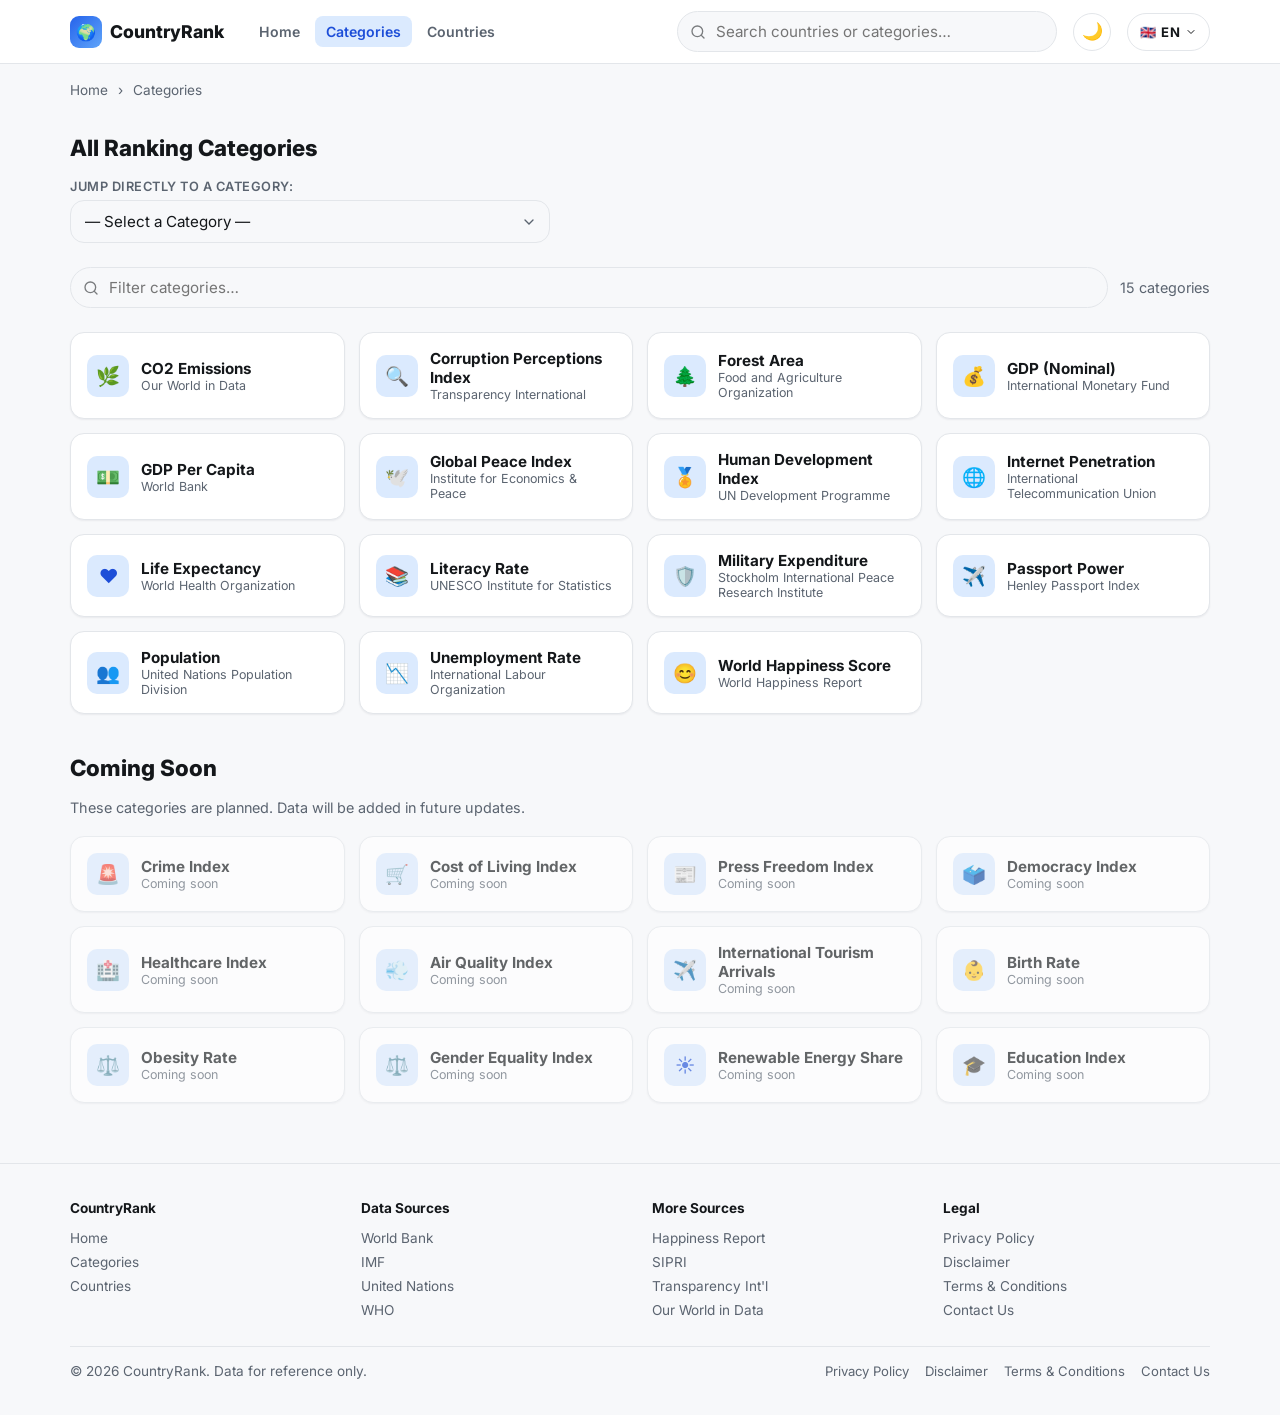
==== categories/index.html @ 3d8046f6 "1st commit" ====
<!DOCTYPE html>
<html lang="en">
<head>
  <!-- Google tag (gtag.js) -->
  <script async src="https://www.googletagmanager.com/gtag/js?id=G-EP513T5CZM"></script>
  <script>
    window.dataLayer = window.dataLayer || [];
    function gtag(){dataLayer.push(arguments);}
    gtag('js', new Date());
    gtag('config', 'G-EP513T5CZM');
  </script>
  <meta charset="UTF-8">
  <meta name="viewport" content="width=device-width, initial-scale=1.0">
  <title>All Ranking Categories — CountryRank</title>
  <meta name="description" content="Browse all country ranking categories: GDP, population, happiness, passport power, military, corruption, literacy and more. Click any to see 195 countries ranked.">
  <meta name="robots" content="index, follow">
  <link rel="canonical" href="https://yourdomain.com/categories/">
  <meta property="og:title" content="All Ranking Categories — CountryRank">
  <meta property="og:description" content="Browse all country ranking categories on CountryRank.">
  <meta property="og:type" content="website">
  <link rel="icon" type="image/png" sizes="32x32" href="/images/favicon-32.png">
  <link rel="icon" type="image/png" sizes="16x16" href="/images/favicon-16.png">
  <link rel="shortcut icon" href="/favicon.ico">
  <link rel="apple-touch-icon" sizes="192x192" href="/images/icon-192.png">
  <link rel="preconnect" href="https://fonts.googleapis.com">
  <link rel="preconnect" href="https://fonts.gstatic.com" crossorigin>
  <link href="https://fonts.googleapis.com/css2?family=Inter:wght@400;600;700;800&display=swap" rel="stylesheet">
  <link rel="stylesheet" href="../css/style.css">
</head>
<body>
  <main id="main">
    <div class="container">

      <nav class="breadcrumb" aria-label="Breadcrumb">
        <a href="../">Home</a><span aria-hidden="true"> › </span>
        <span aria-current="page">Categories</span>
      </nav>

      <h1 class="section-title">All Ranking Categories</h1>

      <div style="margin-bottom:20px">
        <label for="cat-dropdown" class="select-label">Jump directly to a category:</label>
        <select id="cat-dropdown" class="full-select" style="max-width:480px" aria-label="Select a ranking category">
          <option value="">— Select a Category —</option>
        </select>
      </div>

      <div class="list-toolbar">
        <div class="search-box">
          <svg class="search-icon" aria-hidden="true" width="16" height="16" fill="none" viewBox="0 0 24 24">
            <circle cx="11" cy="11" r="8" stroke="currentColor" stroke-width="2"/>
            <path d="m21 21-4.35-4.35" stroke="currentColor" stroke-width="2" stroke-linecap="round"/>
          </svg>
          <input type="search" id="filter-input" placeholder="Filter categories…" aria-label="Filter categories" autocomplete="off">
        </div>
        <span class="result-count" id="result-count"></span>
      </div>

      <div id="categories-grid" class="item-grid" aria-label="Category list"></div>

      <h2 class="section-title" style="margin-top:40px">Coming Soon</h2>
      <p style="color:var(--color-text-muted);margin-bottom:20px;font-size:.9rem">
        These categories are planned. Data will be added in future updates.
      </p>
      <div id="extra-categories-grid" class="item-grid" aria-label="Upcoming categories"></div>

    </div>
  </main>

  <script src="../js/theme.js"></script>
  <script src="../js/i18n.js"></script>
  <script src="../js/app.js"></script>
  <script src="../js/search.js"></script>
  <script>
    pageInit("categories");
    Search.initHeader();

    const icons = {
      "gdp-nominal":"💰","gdp-per-capita":"💵","population":"👥",
      "life-expectancy":"❤️","human-development-index":"🏅",
      "passport-index":"✈️","global-peace-index":"🕊️",
      "corruption-perceptions":"🔍","happiness":"😊",
      "internet-users":"🌐","military-expenditure":"🛡️",
      "literacy-rate":"📚","unemployment-rate":"📉",
      "co2-emissions":"🌿","forest-area":"🌲",
      "crime-index":"🚨","cost-of-living":"🛒","press-freedom":"📰",
      "democracy-index":"🗳️","healthcare-index":"🏥","air-quality":"💨",
      "tourism-arrivals":"✈️","birth-rate":"👶","obesity-rate":"⚖️",
      "gender-equality":"⚖️","renewable-energy":"☀️","education-index":"🎓"
    };

    let allCats = [];

    function render(cats) {
      const grid = document.getElementById("categories-grid");
      document.getElementById("result-count").textContent = cats.length + " categories";
      if (!cats.length) {
        grid.innerHTML = `<div class="empty-state" style="grid-column:1/-1">No categories match.</div>`;
        return;
      }
      grid.innerHTML = cats.map(cat => `
        <a href="../category.html?id=${cat.id}" class="item-card" aria-label="${cat.name}">
          <div class="item-icon" aria-hidden="true">${icons[cat.id] || "📊"}</div>
          <div>
            <div class="item-name">${cat.name}</div>
            <div class="item-meta">${cat.source.split(" (")[0]}</div>
          </div>
        </a>`).join("");
    }

    loadCategories().then(cats => {
      allCats = cats.slice().sort((a,b) => a.name.localeCompare(b.name));
      render(allCats);

      const sel = document.getElementById("cat-dropdown");
      allCats.forEach(c => {
        const opt = document.createElement("option");
        opt.value = c.id; opt.textContent = c.name;
        sel.appendChild(opt);
      });
      sel.addEventListener("change", () => {
        if (sel.value) location.href = `../category.html?id=${sel.value}`;
      });
    });

    loadExtraCategories().then(extras => {
      const grid = document.getElementById("extra-categories-grid");
      grid.innerHTML = extras.map(cat => `
        <div class="item-card" style="opacity:.65;cursor:default" aria-label="${cat.name} - coming soon">
          <div class="item-icon" aria-hidden="true">${icons[cat.id] || "📊"}</div>
          <div>
            <div class="item-name">${cat.name}</div>
            <div class="item-meta">Coming soon</div>
          </div>
        </div>`).join("");
    }).catch(() => {});

    document.getElementById("filter-input").addEventListener("input", e => {
      const q = e.target.value.toLowerCase();
      render(q ? allCats.filter(c =>
        c.name.toLowerCase().includes(q) || c.description.toLowerCase().includes(q)
      ) : allCats);
    });
  </script>
</body>
</html>
---- css/style.css ----
/* =========================================================
   CountryRank — style.css  (Full updated version)
   ========================================================= */

/* ===================== Design Tokens ===================== */
:root {
  --color-bg: #f7f8fa;
  --color-surface: #ffffff;
  --color-border: #e3e6ea;
  --color-text: #14171a;
  --color-text-muted: #5b6470;
  --color-primary: #2563eb;
  --color-primary-dark: #1d4ed8;
  --color-primary-light: #dbeafe;
  --shadow-sm: 0 1px 2px rgba(16,24,40,.06);
  --shadow-md: 0 4px 12px rgba(16,24,40,.08);
  --shadow-lg: 0 12px 32px rgba(16,24,40,.12);
  --radius-sm: 8px;
  --radius-md: 14px;
  --radius-lg: 20px;
  --header-height: 64px;
  --max-width: 1180px;
  --font-sans: "Inter",-apple-system,BlinkMacSystemFont,"Segoe UI",Roboto,sans-serif;
}
[data-theme="dark"] {
  --color-bg: #0e1116;
  --color-surface: #161a21;
  --color-border: #262b34;
  --color-text: #f2f4f7;
  --color-text-muted: #9aa3af;
  --color-primary: #5b9dff;
  --color-primary-dark: #3b82f6;
  --color-primary-light: #1c2740;
  --shadow-sm: 0 1px 2px rgba(0,0,0,.4);
  --shadow-md: 0 4px 14px rgba(0,0,0,.45);
  --shadow-lg: 0 16px 40px rgba(0,0,0,.55);
}

/* ===================== Reset & Base ===================== */
*{box-sizing:border-box}
html{scroll-behavior:smooth}
body{margin:0;font-family:var(--font-sans);background:var(--color-bg);color:var(--color-text);-webkit-font-smoothing:antialiased;transition:background .2s ease,color .2s ease}
a{color:inherit;text-decoration:none}
img{max-width:100%;display:block}
.container{max-width:var(--max-width);margin:0 auto;padding:0 20px}

/* Skip link */
.skip-link{position:absolute;left:-999px;top:0;background:var(--color-primary);color:#fff;padding:10px 16px;border-radius:0 0 8px 0;z-index:1000}
.skip-link:focus{left:0}

/* ===================== Ad Slots — HIDDEN ===================== */
/* Placeholders kept in HTML for future AdSense — invisible for now */
.ad-slot { display: none !important; }

/* ===================== Header ===================== */
.site-header{position:sticky;top:0;z-index:100;background:var(--color-surface);border-bottom:1px solid var(--color-border);height:var(--header-height)}
.site-header .container{height:100%;display:flex;align-items:center;gap:16px}
.logo{display:flex;align-items:center;gap:8px;font-weight:800;font-size:1.1rem;white-space:nowrap}
.logo .logo-mark{display:inline-flex;width:32px;height:32px;border-radius:9px;background:linear-gradient(135deg,var(--color-primary),#60a5fa);color:#fff;align-items:center;justify-content:center;font-size:16px}

.main-nav{display:flex;gap:4px;margin-left:8px}
.main-nav a{padding:7px 11px;border-radius:var(--radius-sm);font-size:.88rem;font-weight:600;color:var(--color-text-muted)}
.main-nav a:hover,.main-nav a.active{background:var(--color-primary-light);color:var(--color-primary-dark)}

.header-search{flex:1;max-width:380px;margin-left:auto;position:relative}

/* Theme toggle */
.theme-toggle{border:1px solid var(--color-border);background:var(--color-surface);color:var(--color-text);width:38px;height:38px;border-radius:50%;cursor:pointer;font-size:17px;display:flex;align-items:center;justify-content:center;flex-shrink:0;position:relative;overflow:hidden}
.theme-toggle:hover{background:var(--color-primary-light)}
.theme-toggle:active{transform:scale(.92)}
[data-theme="dark"] .theme-toggle{background:#1e2530;border-color:#3b4556;color:#fbbf24}

/* Hamburger */
.nav-toggle{display:none;background:none;border:1px solid var(--color-border);border-radius:var(--radius-sm);color:var(--color-text);font-size:1.2rem;width:36px;height:36px;align-items:center;justify-content:center;cursor:pointer;flex-shrink:0;margin-left:4px}
.nav-toggle:hover{background:var(--color-primary-light)}

@media(max-width:760px){
  .nav-toggle{display:flex}
  .main-nav{display:none;flex-direction:column;position:absolute;top:var(--header-height);left:0;right:0;background:var(--color-surface);border-bottom:2px solid var(--color-border);padding:10px 20px 16px;gap:2px;box-shadow:var(--shadow-md);z-index:99}
  .main-nav.open{display:flex}
  .main-nav a{padding:10px 14px;font-size:1rem}
  .header-search{max-width:none}
}

/* ===================== Search ===================== */
.search-box{position:relative}
.search-box input[type="search"]{width:100%;padding:10px 14px 10px 38px;border-radius:999px;border:1px solid var(--color-border);background:var(--color-bg);color:var(--color-text);font-size:.95rem;font-family:inherit}
.search-box input[type="search"]:focus{outline:2px solid var(--color-primary);outline-offset:1px}
.search-box .search-icon{position:absolute;left:13px;top:50%;transform:translateY(-50%);opacity:.55;pointer-events:none}
.search-suggestions{position:absolute;top:calc(100% + 8px);left:0;right:0;background:var(--color-surface);border:1px solid var(--color-border);border-radius:var(--radius-md);box-shadow:var(--shadow-lg);max-height:340px;overflow-y:auto;z-index:200;display:none}
.search-suggestions.open{display:block}
.search-suggestions .suggestion-group-label{font-size:.72rem;text-transform:uppercase;letter-spacing:.04em;color:var(--color-text-muted);padding:10px 14px 4px}
.suggestion-item{display:flex;align-items:center;gap:10px;padding:9px 14px;cursor:pointer;font-size:.92rem}
.suggestion-item:hover,.suggestion-item.active{background:var(--color-primary-light)}
.suggestion-item img.flag-sm{width:22px;height:16px;object-fit:cover;border-radius:3px;border:1px solid var(--color-border)}
.suggestion-empty{padding:16px 14px;color:var(--color-text-muted);font-size:.9rem}

/* ===================== Language Switcher ===================== */
.lang-switcher{position:relative;flex-shrink:0}
.lang-btn{display:flex;align-items:center;gap:5px;height:38px;padding:0 12px;border:1px solid var(--color-border);border-radius:999px;background:var(--color-surface);color:var(--color-text);font-family:inherit;font-size:.82rem;font-weight:700;cursor:pointer;white-space:nowrap}
.lang-btn:hover{background:var(--color-primary-light);border-color:var(--color-primary)}
.lang-code{letter-spacing:.03em}
.lang-dropdown{display:none;position:absolute;top:calc(100% + 8px);right:0;background:var(--color-surface);border:1px solid var(--color-border);border-radius:var(--radius-md);box-shadow:var(--shadow-lg);min-width:180px;z-index:300;list-style:none;margin:0;padding:6px 0;max-height:360px;overflow-y:auto}
.lang-dropdown.open{display:block}
.lang-dropdown li{display:flex;align-items:center;gap:10px;padding:9px 16px;cursor:pointer;font-size:.9rem;transition:background .1s}
.lang-dropdown li:hover,.lang-dropdown li[aria-selected="true"]{background:var(--color-primary-light)}
.lang-dropdown li[aria-selected="true"]{font-weight:700;color:var(--color-primary-dark)}
@media(max-width:480px){.lang-btn .lang-code{display:none}.lang-btn{padding:0 10px}}

/* ===================== Hero ===================== */
.hero{padding:52px 0 28px;text-align:center}
.hero h1{font-size:clamp(1.8rem,4vw,2.6rem);margin:0 0 12px;font-weight:800;letter-spacing:-.02em}
.hero p.subtitle{color:var(--color-text-muted);font-size:1rem;max-width:540px;margin:0 auto}
@media(max-width:600px){.hero{padding:36px 0 20px}.hero h1{font-size:1.7rem}}

/* ===================== Dual Search Cards ===================== */
.dual-search-grid{display:grid;grid-template-columns:1fr 1fr;gap:24px;margin:32px 0}
@media(max-width:720px){.dual-search-grid{grid-template-columns:1fr}}
.dual-search-card{background:var(--color-surface);border:1px solid var(--color-border);border-radius:var(--radius-lg);padding:32px 28px;box-shadow:var(--shadow-sm);display:flex;flex-direction:column}
.dual-search-card:hover{border-color:var(--color-primary);box-shadow:var(--shadow-md)}
.dual-search-icon{font-size:2.2rem;margin-bottom:12px}
.dual-search-card h2{margin:0 0 6px;font-size:1.25rem}
.dual-search-card p{margin:0 0 18px;color:var(--color-text-muted);font-size:.9rem}
.select-label{font-size:.8rem;font-weight:600;color:var(--color-text-muted);text-transform:uppercase;letter-spacing:.04em;margin-bottom:6px;display:block}
.full-select{width:100%;padding:11px 14px;border:1px solid var(--color-border);border-radius:var(--radius-md);background:var(--color-bg);color:var(--color-text);font-family:inherit;font-size:.95rem;cursor:pointer;appearance:none;background-image:url("data:image/svg+xml,%3Csvg xmlns='http://www.w3.org/2000/svg' width='16' height='16' fill='none' viewBox='0 0 24 24'%3E%3Cpath d='M6 9l6 6 6-6' stroke='%235b6470' stroke-width='2' stroke-linecap='round'/%3E%3C/svg%3E");background-repeat:no-repeat;background-position:right 12px center}
.full-select:focus{outline:2px solid var(--color-primary);outline-offset:1px}
.btn-outline{display:inline-flex;align-items:center;justify-content:center;border:2px solid var(--color-primary);color:var(--color-primary);background:transparent;padding:10px 18px;border-radius:999px;font-weight:700;font-size:.9rem;text-align:center;transition:background .15s,color .15s}
.btn-outline:hover{background:var(--color-primary);color:#fff}

/* ===================== Stats Bar ===================== */
.stats-bar{display:grid;grid-template-columns:repeat(auto-fit,minmax(130px,1fr));gap:14px;margin:32px 0}
.stat-tile{background:var(--color-surface);border:1px solid var(--color-border);border-radius:var(--radius-md);padding:20px 16px;text-align:center}
.stat-tile .stat-num{font-size:2rem;font-weight:800;color:var(--color-primary);display:block}
.stat-tile .stat-label{font-size:.82rem;color:var(--color-text-muted);margin-top:4px}

/* ===================== Section / List ===================== */
.section-title{font-size:1.4rem;font-weight:800;margin:36px 0 18px}
.list-toolbar{display:flex;gap:12px;align-items:center;margin:24px 0;flex-wrap:wrap}
.list-toolbar .search-box{flex:1;min-width:220px}
.result-count{color:var(--color-text-muted);font-size:.9rem}
.item-grid{display:grid;grid-template-columns:repeat(auto-fill,minmax(220px,1fr));gap:14px;margin-bottom:40px}
.item-card{background:var(--color-surface);border:1px solid var(--color-border);border-radius:var(--radius-md);padding:16px;display:flex;align-items:center;gap:12px;box-shadow:var(--shadow-sm);transition:transform .12s ease,box-shadow .12s ease}
.item-card:hover{transform:translateY(-2px);box-shadow:var(--shadow-md);border-color:var(--color-primary)}
.item-card img.flag-md{width:42px;height:30px;object-fit:cover;border-radius:5px;border:1px solid var(--color-border);flex-shrink:0}
.item-card .item-icon{width:42px;height:42px;border-radius:10px;background:var(--color-primary-light);color:var(--color-primary-dark);display:flex;align-items:center;justify-content:center;font-size:1.2rem;flex-shrink:0}
.item-card .item-name{font-weight:700;font-size:.95rem}
.item-card .item-meta{font-size:.78rem;color:var(--color-text-muted)}
.letter-heading{font-weight:800;color:var(--color-primary);margin:28px 0 10px;font-size:1rem;letter-spacing:.04em}

/* ===================== Breadcrumb ===================== */
.breadcrumb{font-size:.85rem;color:var(--color-text-muted);margin:18px 0 6px}
.breadcrumb a:hover{color:var(--color-primary)}
.breadcrumb span[aria-hidden]{margin:0 6px}

/* ===================== Detail Header ===================== */
.detail-header{display:flex;align-items:center;gap:18px;margin:14px 0 8px;flex-wrap:wrap}
.detail-header img.flag-lg{width:84px;height:60px;object-fit:cover;border-radius:10px;border:1px solid var(--color-border);box-shadow:var(--shadow-sm)}
.detail-header .detail-icon{width:64px;height:64px;border-radius:14px;background:var(--color-primary-light);color:var(--color-primary-dark);display:flex;align-items:center;justify-content:center;font-size:1.8rem}
.detail-header h1{margin:0;font-size:1.9rem}
.detail-meta{color:var(--color-text-muted);font-size:.88rem;margin:4px 0 0}
.detail-meta a{color:var(--color-primary)}

/* ===================== Info Grid (country facts) ===================== */
.info-grid{display:grid;grid-template-columns:repeat(auto-fit,minmax(160px,1fr));gap:12px;margin:24px 0}
.info-tile{background:var(--color-surface);border:1px solid var(--color-border);border-radius:var(--radius-md);padding:14px 16px}
.info-tile .label{font-size:.74rem;text-transform:uppercase;letter-spacing:.04em;color:var(--color-text-muted);margin-bottom:4px}
.info-tile .value{font-weight:700;font-size:1rem}

/* ===================== Ranking Table ===================== */
.ranking-table-wrap{background:var(--color-surface);border:1px solid var(--color-border);border-radius:var(--radius-lg);overflow:hidden;box-shadow:var(--shadow-sm)}
table.ranking-table{width:100%;border-collapse:collapse}
table.ranking-table th,table.ranking-table td{text-align:left;padding:12px 16px;border-bottom:1px solid var(--color-border);font-size:.92rem}
table.ranking-table th{background:var(--color-bg);font-size:.74rem;text-transform:uppercase;letter-spacing:.04em;color:var(--color-text-muted)}
table.ranking-table thead{display:table-header-group}
table.ranking-table thead tr{position:relative;z-index:2}
table.ranking-table tbody tr{cursor:pointer;transition:background .1s ease}
table.ranking-table tbody tr:hover{background:var(--color-primary-light)}
table.ranking-table tbody tr:last-child td{border-bottom:none}
.rank-cell{font-weight:800;color:var(--color-primary);width:56px}
.rank-cell.top-3{color:#b8860b}
.country-cell{display:flex;align-items:center;gap:10px;font-weight:600}
.score-cell{font-weight:700;text-align:right;white-space:nowrap}

/* Country ranking list on country page */
.ranking-row-link{display:flex;align-items:center;justify-content:space-between;gap:14px;padding:14px 16px;border-bottom:1px solid var(--color-border);cursor:pointer}
.ranking-row-link:last-child{border-bottom:none}
.ranking-row-link:hover{background:var(--color-primary-light)}
.ranking-row-link .cat-name{font-weight:700}
.cat-rank-badge{background:var(--color-primary);color:#fff;border-radius:999px;padding:4px 12px;font-weight:800;font-size:.85rem;white-space:nowrap}

/* ===================== Data Notice ===================== */
.data-notice{background:var(--color-primary-light);color:var(--color-primary-dark);border-radius:var(--radius-md);padding:12px 16px;font-size:.85rem;margin:18px 0}

/* ===================== SEO Content Block ===================== */
.seo-content{background:var(--color-surface);border:1px solid var(--color-border);border-radius:var(--radius-lg);padding:40px 44px;margin:40px 0;line-height:1.75}
.seo-content h2{margin:0 0 16px;font-size:1.4rem}
.seo-content h3{margin:28px 0 10px;font-size:1.1rem}
.seo-content p{margin:0 0 16px;color:var(--color-text-muted)}
.seo-content p:last-child{margin-bottom:0}
.seo-content ul{margin:0 0 16px;padding-left:22px;color:var(--color-text-muted)}
.seo-content ul li{margin-bottom:6px}
.seo-content a{color:var(--color-primary)}
.seo-content a:hover{text-decoration:underline}
@media(max-width:600px){.seo-content{padding:24px 20px}}

/* ===================== FAQ ===================== */
.faq-section{margin:48px 0 40px}
.faq-group-label{font-size:.85rem;text-transform:uppercase;letter-spacing:.05em;color:var(--color-text-muted);margin:28px 0 12px;font-weight:700}
.faq-list{display:flex;flex-direction:column;gap:10px}
.faq-item{background:var(--color-surface);border:1px solid var(--color-border);border-radius:var(--radius-md);overflow:hidden;transition:border-color .15s ease}
.faq-item:has(.faq-question[aria-expanded="true"]){border-color:var(--color-primary);box-shadow:var(--shadow-sm)}
.faq-question{width:100%;display:flex;align-items:center;justify-content:space-between;gap:14px;padding:16px 20px;background:none;border:none;cursor:pointer;text-align:left;font-family:inherit;font-size:.97rem;font-weight:700;color:var(--color-text)}
.faq-question:hover{background:var(--color-primary-light)}
.faq-chevron{flex-shrink:0;transition:transform .2s ease;color:var(--color-text-muted)}
.faq-question[aria-expanded="true"] .faq-chevron{transform:rotate(180deg);color:var(--color-primary)}
.faq-answer{padding:0 20px 16px;color:var(--color-text-muted);font-size:.93rem;line-height:1.65}
.faq-answer p{margin:0}

/* ===================== Legal Pages ===================== */
.legal-page{max-width:800px;margin:0 auto;padding:40px 20px 60px}
.legal-page h1{font-size:2rem;margin:0 0 8px}
.legal-page .legal-meta{color:var(--color-text-muted);font-size:.85rem;margin-bottom:36px;padding-bottom:20px;border-bottom:1px solid var(--color-border)}
.legal-page h2{font-size:1.2rem;margin:36px 0 12px;color:var(--color-text)}
.legal-page p{color:var(--color-text-muted);line-height:1.75;margin:0 0 16px}
.legal-page ul{color:var(--color-text-muted);line-height:1.75;padding-left:24px;margin:0 0 16px}
.legal-page ul li{margin-bottom:8px}
.legal-page a{color:var(--color-primary)}
.legal-page a:hover{text-decoration:underline}

/* ===================== Contact Page ===================== */
.contact-grid{display:grid;grid-template-columns:1fr 1fr;gap:32px;margin:32px 0}
@media(max-width:700px){.contact-grid{grid-template-columns:1fr}}
.contact-info-card{background:var(--color-surface);border:1px solid var(--color-border);border-radius:var(--radius-lg);padding:28px}
.contact-info-card h3{margin:0 0 16px;font-size:1.1rem}
.contact-item{display:flex;align-items:flex-start;gap:12px;margin-bottom:20px}
.contact-item .c-icon{font-size:1.4rem;flex-shrink:0;margin-top:2px}
.contact-item .c-label{font-size:.78rem;text-transform:uppercase;letter-spacing:.04em;color:var(--color-text-muted);margin-bottom:2px}
.contact-item .c-value{font-weight:600;font-size:.95rem}
.contact-form-card{background:var(--color-surface);border:1px solid var(--color-border);border-radius:var(--radius-lg);padding:28px}
.contact-form-card h3{margin:0 0 20px;font-size:1.1rem}
.form-group{margin-bottom:18px}
.form-group label{display:block;font-size:.82rem;font-weight:700;text-transform:uppercase;letter-spacing:.04em;color:var(--color-text-muted);margin-bottom:6px}
.form-group input,.form-group textarea,.form-group select{width:100%;padding:11px 14px;border:1px solid var(--color-border);border-radius:var(--radius-md);background:var(--color-bg);color:var(--color-text);font-family:inherit;font-size:.95rem}
.form-group input:focus,.form-group textarea:focus,.form-group select:focus{outline:2px solid var(--color-primary);outline-offset:1px}
.form-group textarea{resize:vertical;min-height:120px}
.form-success{display:none;background:var(--color-primary-light);color:var(--color-primary-dark);border-radius:var(--radius-md);padding:16px 20px;margin-top:16px;font-weight:600}

/* ===================== Footer ===================== */
.site-footer{border-top:1px solid var(--color-border);margin-top:60px;padding:36px 0;color:var(--color-text-muted);font-size:.85rem}
.footer-grid{display:grid;grid-template-columns:repeat(auto-fit,minmax(150px,1fr));gap:24px;margin-bottom:24px}
.footer-grid h4{color:var(--color-text);font-size:.85rem;margin:0 0 10px}
.footer-grid a{display:block;padding:4px 0}
.footer-grid a:hover{color:var(--color-primary)}
.footer-bottom{border-top:1px solid var(--color-border);padding-top:16px;display:flex;justify-content:space-between;flex-wrap:wrap;gap:8px}
.footer-legal{display:flex;gap:16px;flex-wrap:wrap}
.footer-legal a{color:var(--color-text-muted);font-size:.82rem}
.footer-legal a:hover{color:var(--color-primary)}

/* ===================== Utility ===================== */
.text-center{text-align:center}
.empty-state{text-align:center;padding:60px 20px;color:var(--color-text-muted)}
.btn{display:inline-flex;align-items:center;gap:8px;background:var(--color-primary);color:#fff;padding:10px 18px;border-radius:999px;font-weight:700;border:none;cursor:pointer;font-size:.9rem}
.btn:hover{background:var(--color-primary-dark)}
.visually-hidden{position:absolute;width:1px;height:1px;overflow:hidden;clip:rect(0 0 0 0);white-space:nowrap}

/* ===================== Responsive 760px ===================== */
.nav-toggle{display:none;background:none;border:1px solid var(--color-border);border-radius:var(--radius-sm);color:var(--color-text);font-size:1.2rem;width:36px;height:36px;align-items:center;justify-content:center;cursor:pointer;flex-shrink:0;margin-left:4px}
.nav-toggle:hover{background:var(--color-primary-light)}

/* ===================== Responsive 600px ===================== */
@media(max-width:600px){
  .detail-header h1{font-size:1.5rem}
  table.ranking-table th,table.ranking-table td{padding:10px 8px;font-size:.85rem}
}

/* ===================== Responsive 480px ===================== */
@media(max-width:480px){
  .ranking-table-wrap{overflow-x:auto;-webkit-overflow-scrolling:touch}
  table.ranking-table{min-width:360px}
  .detail-header{flex-direction:column;align-items:flex-start;gap:12px}
  .detail-header img.flag-lg{width:64px;height:46px}
  .info-grid{grid-template-columns:1fr 1fr}
  .dual-search-card{padding:22px 18px}
  .list-toolbar{flex-direction:column;align-items:stretch}
  .list-toolbar .search-box{max-width:100%}
  #continent-filter{width:100%}
  .ranking-row-link{flex-direction:column;align-items:flex-start;gap:8px}
  .ranking-row-link .cat-rank-badge{align-self:flex-end}
  .breadcrumb{white-space:normal;line-height:1.8}
  .footer-bottom{flex-direction:column;text-align:center}
}

/* ===================== Responsive 380px ===================== */
@media(max-width:380px){
  .container{padding:0 12px}
  .info-grid{grid-template-columns:1fr}
  .item-grid{grid-template-columns:1fr}
  .detail-header h1{font-size:1.3rem}
  table.ranking-table th,table.ranking-table td{padding:8px 6px;font-size:.8rem}
}

/* ===================== Error Pages (404 / 500) ===================== */
.error-page{max-width:720px;margin:0 auto;padding:64px 20px 60px;text-align:center}
.error-code{font-size:5.5rem;font-weight:800;line-height:1;color:var(--color-primary);letter-spacing:-.03em;opacity:.9}
.error-icon{font-size:3rem;margin:8px 0 20px}
.error-page h1{font-size:1.8rem;margin:0 0 12px}
.error-message{color:var(--color-text-muted);font-size:1rem;line-height:1.6;max-width:480px;margin:0 auto 32px}
.error-search{max-width:480px;margin:0 auto 32px}
.error-actions{display:flex;gap:12px;justify-content:center;flex-wrap:wrap;margin-bottom:48px}
.error-links{border-top:1px solid var(--color-border);padding-top:32px;margin-top:16px}
.error-links h3{font-size:1rem;color:var(--color-text-muted);margin:0 0 18px;text-transform:uppercase;letter-spacing:.04em;font-size:.82rem}
@media(max-width:480px){
  .error-code{font-size:4rem}
  .error-page{padding:40px 16px 40px}
  .error-actions{flex-direction:column;align-items:stretch}
  .error-actions .btn,.error-actions .btn-outline{justify-content:center}
}
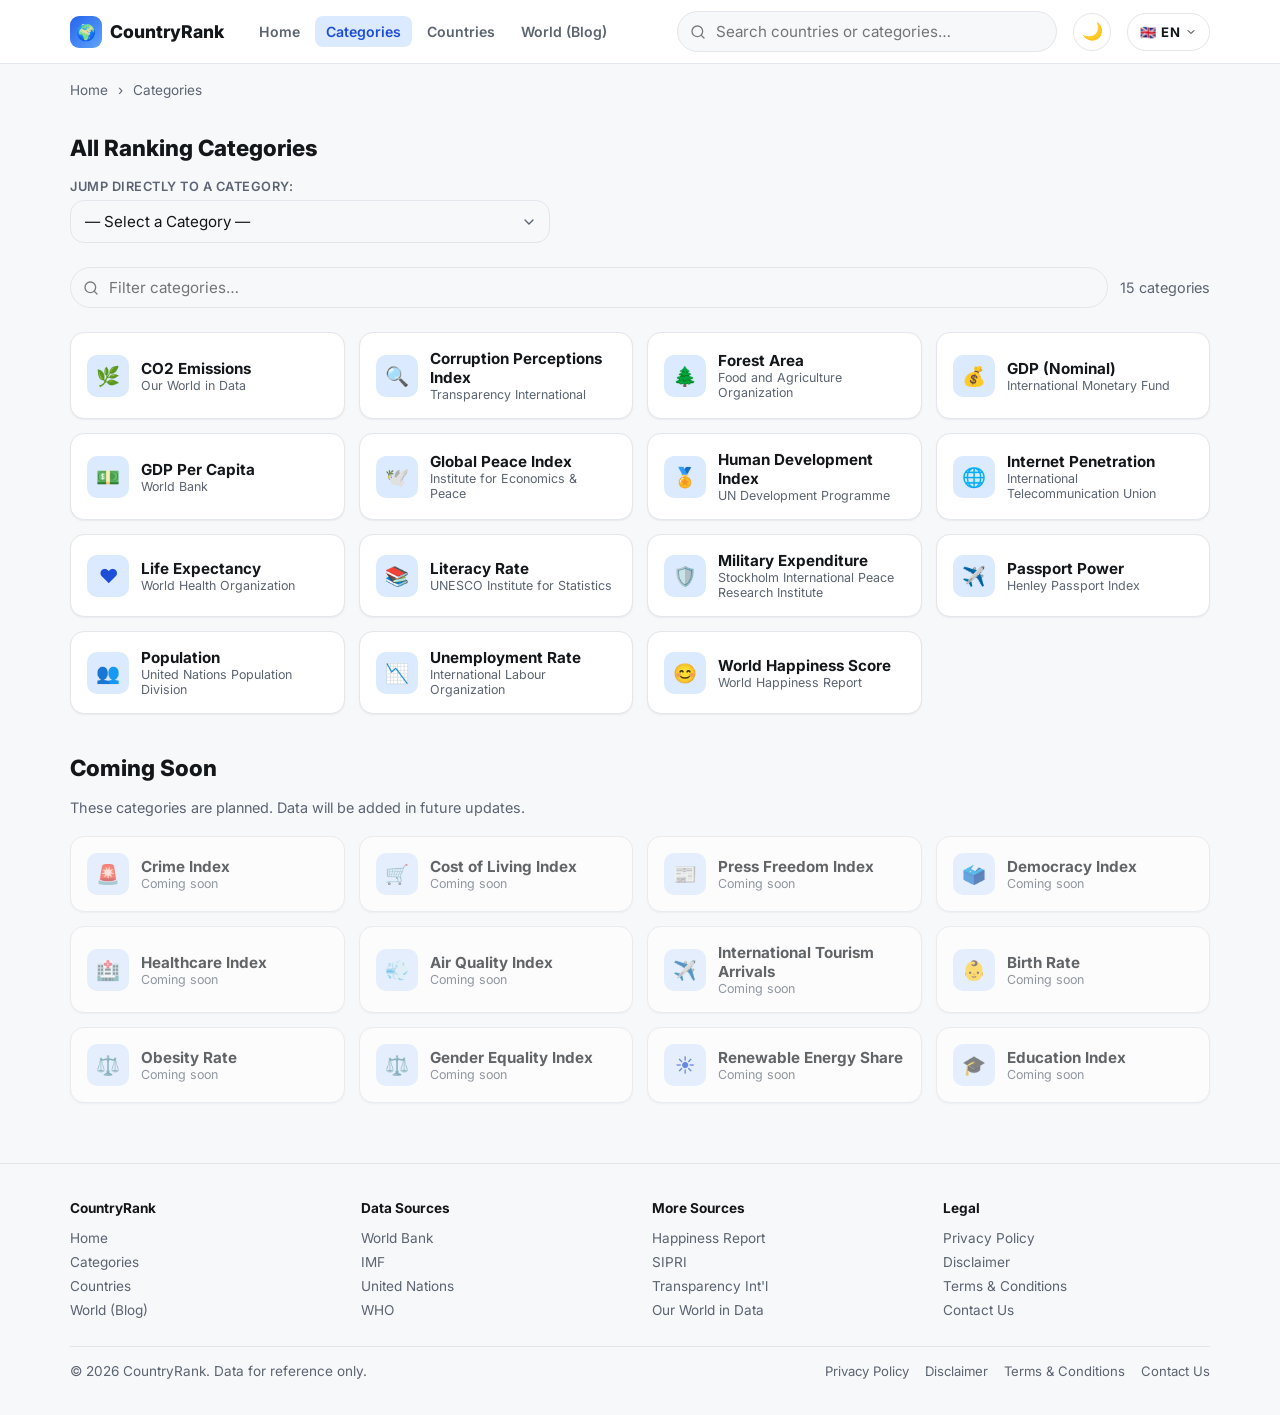
==== commit 0e171ad8: "commit commit" ====
--- a/categories/index.html
+++ b/categories/index.html
@@ -9,12 +9,21 @@
     gtag('js', new Date());
     gtag('config', 'G-EP513T5CZM');
   </script>
+     <!-- Google tag (gtag.js) -->
+<script async src="https://www.googletagmanager.com/gtag/js?id=G-MKVFE9MXC9"></script>
+<script>
+  window.dataLayer = window.dataLayer || [];
+  function gtag(){dataLayer.push(arguments);}
+  gtag('js', new Date());
+
+  gtag('config', 'G-MKVFE9MXC9');
+</script>
   <meta charset="UTF-8">
   <meta name="viewport" content="width=device-width, initial-scale=1.0">
   <title>All Ranking Categories — CountryRank</title>
   <meta name="description" content="Browse all country ranking categories: GDP, population, happiness, passport power, military, corruption, literacy and more. Click any to see 195 countries ranked.">
   <meta name="robots" content="index, follow">
-  <link rel="canonical" href="https://yourdomain.com/categories/">
+  <link rel="canonical" href="https://mycountryrank.com/categories/">
   <meta property="og:title" content="All Ranking Categories — CountryRank">
   <meta property="og:description" content="Browse all country ranking categories on CountryRank.">
   <meta property="og:type" content="website">
--- a/css/style.css
+++ b/css/style.css
@@ -315,3 +315,199 @@
   .error-actions{flex-direction:column;align-items:stretch}
   .error-actions .btn,.error-actions .btn-outline{justify-content:center}
 }
+
+/* =========================================================
+   BLOG SYSTEM — World Blog
+   ========================================================= */
+
+/* ---- Blog Hero ---- */
+.blog-hero{
+  background:linear-gradient(135deg, var(--color-primary-light) 0%, var(--color-bg) 100%);
+  padding:44px 0 28px;
+  border-bottom:1px solid var(--color-border);
+}
+.blog-hero-inner{
+  display:flex;align-items:center;justify-content:space-between;gap:24px;
+}
+.blog-hero-text h1{font-size:clamp(1.9rem,4vw,2.4rem);margin:0 0 10px;font-weight:800;letter-spacing:-.02em}
+.blog-hero-text .subtitle{color:var(--color-text-muted);font-size:.98rem;max-width:520px;margin:0}
+.blog-hero-globe{font-size:5.5rem;opacity:.85;flex-shrink:0}
+@media(max-width:700px){ .blog-hero-globe{display:none} }
+
+/* ---- Category pills row ---- */
+.blog-pills-row{
+  display:flex;gap:8px;flex-wrap:wrap;margin-top:24px;
+}
+.blog-pill{
+  padding:9px 16px;border-radius:999px;border:1px solid var(--color-border);
+  background:var(--color-surface);color:var(--color-text);
+  font-family:inherit;font-size:.86rem;font-weight:600;cursor:pointer;
+  transition:background .15s,border-color .15s,color .15s;white-space:nowrap;
+}
+.blog-pill:hover{border-color:var(--color-primary)}
+.blog-pill.active{background:var(--color-primary);border-color:var(--color-primary);color:#fff}
+
+/* ---- Toolbar: search + sort ---- */
+.blog-toolbar{
+  display:flex;gap:12px;align-items:center;margin-top:28px;flex-wrap:wrap;
+}
+@media(max-width:600px){ .blog-toolbar{flex-direction:column;align-items:stretch} }
+
+/* ---- Blog grid + cards ---- */
+.blog-grid{
+  display:grid;grid-template-columns:repeat(auto-fill,minmax(300px,1fr));
+  gap:22px;margin-bottom:32px;
+}
+.blog-card{
+  display:block;background:var(--color-surface);border:1px solid var(--color-border);
+  border-radius:var(--radius-lg);overflow:hidden;box-shadow:var(--shadow-sm);
+  transition:transform .15s ease,box-shadow .15s ease;
+}
+.blog-card:hover{transform:translateY(-3px);box-shadow:var(--shadow-lg);border-color:var(--color-primary)}
+.blog-card-image-wrap{position:relative;aspect-ratio:16/10;overflow:hidden;background:var(--color-bg)}
+.blog-card-image{width:100%;height:100%;object-fit:cover}
+.blog-date-overlay{
+  position:absolute;left:12px;bottom:12px;
+  background:rgba(255,255,255,.95);color:#14171a;
+  font-size:.72rem;font-weight:700;padding:4px 10px;border-radius:999px;
+}
+.blog-card-body{padding:18px 18px 20px}
+.blog-card-title{font-size:1.08rem;font-weight:800;margin:0 0 8px;line-height:1.35}
+.blog-card-excerpt{font-size:.88rem;color:var(--color-text-muted);margin:0 0 16px;line-height:1.55;
+  display:-webkit-box;-webkit-line-clamp:2;-webkit-box-orient:vertical;overflow:hidden}
+.blog-card-meta{display:flex;align-items:center;gap:8px;font-size:.78rem;color:var(--color-text-muted)}
+.blog-avatar-sm{width:24px;height:24px;border-radius:50%;object-fit:cover;flex-shrink:0}
+.blog-author-name{font-weight:600;color:var(--color-text)}
+.blog-meta-dot{opacity:.5}
+
+/* ---- Category badges (colored per category) ---- */
+.blog-badge{
+  position:absolute;top:12px;left:12px;
+  padding:5px 12px;border-radius:999px;font-size:.72rem;font-weight:700;color:#fff;
+  text-transform:capitalize;
+}
+.blog-badge--economy{background:#2563eb}
+.blog-badge--education{background:#f59e0b}
+.blog-badge--health{background:#16a34a}
+.blog-badge--technology{background:#0f172a}
+.blog-badge--environment{background:#22c55e}
+.blog-badge--governance{background:#7c3aed}
+.blog-badge--travel{background:#0891b2}
+.blog-badge--culture{background:#db2777}
+
+/* ---- Pagination ---- */
+.pagination-row{
+  display:flex;align-items:center;justify-content:center;gap:8px;
+  margin:20px 0 48px;flex-wrap:wrap;
+}
+.page-btn{
+  min-width:38px;height:38px;padding:0 12px;border-radius:var(--radius-sm);
+  border:1px solid var(--color-border);background:var(--color-surface);color:var(--color-text);
+  font-family:inherit;font-weight:600;font-size:.88rem;cursor:pointer;
+}
+.page-btn:hover:not(:disabled){border-color:var(--color-primary);color:var(--color-primary)}
+.page-btn.active{background:var(--color-primary);border-color:var(--color-primary);color:#fff}
+.page-btn:disabled{opacity:.4;cursor:not-allowed}
+.page-dots{color:var(--color-text-muted);padding:0 4px}
+
+/* ---- Category dropdown on post page ---- */
+.blog-cat-dropdown-wrap{margin:18px 0 8px}
+
+/* ---- Single blog post article ---- */
+.blog-post{max-width:800px;margin:0 auto;padding-top:8px}
+.blog-post-title{font-size:clamp(1.6rem,4vw,2.2rem);font-weight:800;line-height:1.25;margin:0 0 16px;letter-spacing:-.01em}
+.blog-post-meta{
+  display:flex;align-items:center;gap:8px;flex-wrap:wrap;
+  font-size:.85rem;color:var(--color-text-muted);margin-bottom:20px;
+}
+.blog-post-hero-image{
+  width:100%;max-height:440px;object-fit:cover;border-radius:var(--radius-lg);
+  margin:20px 0 28px;box-shadow:var(--shadow-sm);
+}
+.blog-post-content{font-size:1.02rem;line-height:1.85;color:var(--color-text)}
+.blog-post-content h2{font-size:1.35rem;font-weight:800;margin:32px 0 14px}
+.blog-post-content h3{font-size:1.12rem;font-weight:700;margin:26px 0 12px}
+.blog-post-content p{margin:0 0 18px;color:var(--color-text)}
+.blog-post-content a{color:var(--color-primary)}
+.blog-post-content a:hover{text-decoration:underline}
+.blog-post-content ul,.blog-post-content ol{margin:0 0 18px;padding-left:24px}
+.blog-post-content li{margin-bottom:8px}
+
+/* ---- Share buttons ---- */
+.share-buttons{display:flex;align-items:center;gap:10px;margin:22px 0;flex-wrap:wrap}
+.share-label{font-size:.82rem;font-weight:700;color:var(--color-text-muted);margin-right:2px}
+.share-btn{
+  width:36px;height:36px;border-radius:50%;display:flex;align-items:center;justify-content:center;
+  background:var(--color-surface);border:1px solid var(--color-border);color:var(--color-text-muted);
+  cursor:pointer;transition:background .15s,color .15s,border-color .15s;
+}
+.share-btn:hover{color:#fff;border-color:transparent}
+.share-fb:hover{background:#1877f2}
+.share-x:hover{background:#000}
+.share-wa:hover{background:#25d366}
+.share-li:hover{background:#0a66c2}
+.share-copy:hover{background:var(--color-primary)}
+
+/* ---- Author box ---- */
+.author-box{
+  display:flex;gap:16px;align-items:flex-start;
+  background:var(--color-surface);border:1px solid var(--color-border);
+  border-radius:var(--radius-lg);padding:22px;margin:36px 0;
+}
+.author-avatar-lg{width:56px;height:56px;border-radius:50%;object-fit:cover;flex-shrink:0}
+.author-box-label{font-size:.72rem;text-transform:uppercase;letter-spacing:.04em;color:var(--color-text-muted);margin-bottom:2px}
+.author-box-name{font-weight:800;font-size:1.02rem;margin-bottom:6px}
+.author-box-bio{font-size:.88rem;color:var(--color-text-muted);margin:0;line-height:1.6}
+
+/* ---- Prev / Next navigation ---- */
+.prev-next-nav{
+  max-width:800px;margin:36px auto;display:grid;grid-template-columns:1fr 1fr;gap:16px;
+}
+@media(max-width:600px){ .prev-next-nav{grid-template-columns:1fr} }
+.prev-next-card{
+  display:flex;flex-direction:column;gap:6px;padding:16px 18px;
+  background:var(--color-surface);border:1px solid var(--color-border);border-radius:var(--radius-md);
+  transition:border-color .15s,box-shadow .15s;
+}
+.prev-next-card:hover{border-color:var(--color-primary);box-shadow:var(--shadow-sm)}
+.next-card{text-align:right;align-items:flex-end}
+.prev-next-label{font-size:.74rem;font-weight:700;color:var(--color-primary);text-transform:uppercase;letter-spacing:.03em}
+.prev-next-title{font-size:.92rem;font-weight:600;color:var(--color-text);line-height:1.4}
+
+/* ---- Related articles ---- */
+.related-section{max-width:1000px;margin:44px auto 0}
+
+/* ---- Comments section ---- */
+.comments-section{max-width:800px;margin:44px auto 60px}
+.comment-form{
+  background:var(--color-surface);border:1px solid var(--color-border);
+  border-radius:var(--radius-lg);padding:22px;margin:16px 0 24px;
+}
+.comment-list{display:flex;flex-direction:column;gap:14px}
+.comment-item{
+  background:var(--color-surface);border:1px solid var(--color-border);
+  border-radius:var(--radius-md);padding:14px 16px;
+}
+.comment-item-header{display:flex;justify-content:space-between;align-items:center;margin-bottom:6px}
+.comment-time{font-size:.74rem;color:var(--color-text-muted)}
+.comment-item p{margin:0;font-size:.9rem;color:var(--color-text)}
+
+/* ---- Homepage: Latest Articles section ---- */
+.latest-articles-section{margin:44px 0}
+.latest-articles-header{
+  display:flex;align-items:center;justify-content:space-between;margin-bottom:20px;flex-wrap:wrap;gap:12px;
+}
+.latest-articles-header h2{margin:0}
+.view-all-link{
+  font-size:.88rem;font-weight:700;color:var(--color-primary);white-space:nowrap;
+}
+.view-all-link:hover{text-decoration:underline}
+
+/* ---- Blog responsive tweaks ---- */
+@media(max-width:480px){
+  .blog-hero{padding:32px 0 20px}
+  .blog-post-meta{font-size:.78rem}
+  .author-box{flex-direction:column;align-items:flex-start;text-align:left}
+  .share-buttons{gap:8px}
+  .share-btn{width:32px;height:32px}
+}
